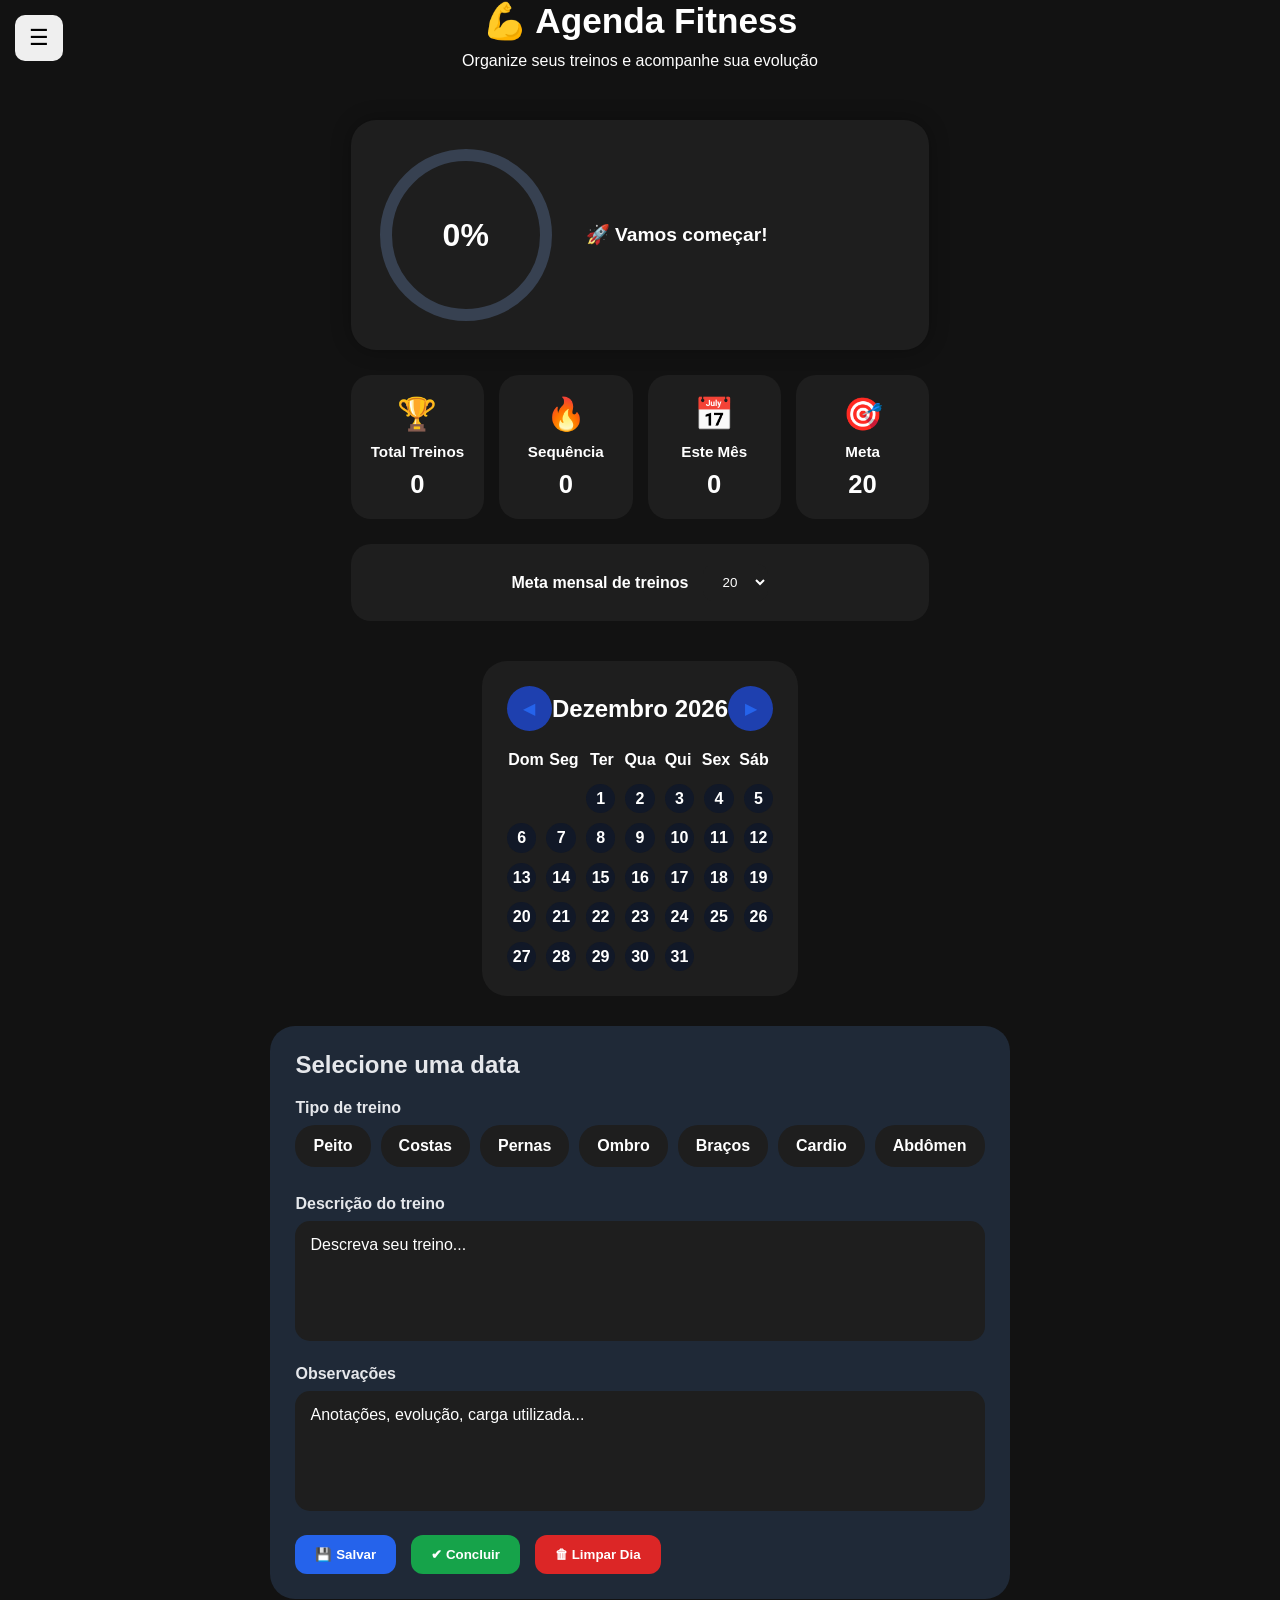
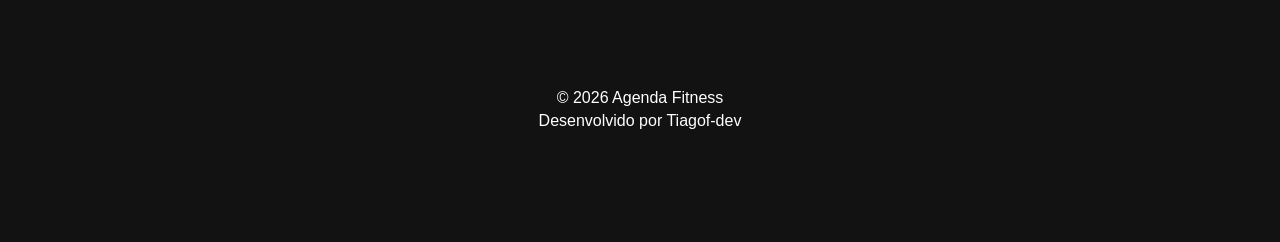
==== index.html @ 97bc5b13 "Versão 4.3 ínicial" ====
<!DOCTYPE html>
<html lang="pt-BR">

<head>

    <meta charset="UTF-8">

    <meta
        name="viewport"
        content="width=device-width, initial-scale=1.0">

    <title>Agenda Fitness</title>
    <link rel="stylesheet" href="style.css">

</head>

<body class="dark-theme">

    <!-- HEADER -->

    <header class="header">

        <h1>💪 Agenda Fitness</h1>

        <p>
            Organize seus treinos e acompanhe sua evolução
        </p>

        <button id="menuBtn">

        ☰

        </button>

    </header>    

<aside id="sidebar">

    <button id="goHome">

        🏠 Home

    </button>

    <button id="goHistory">

        📚 Histórico

    </button>

    <hr>

    <button id="lightTheme">

        ☀️ Tema Claro

    </button>

    <button id="darkTheme">

        🌙 Tema Escuro

    </button>

</aside>

    <!-- DASHBOARD -->

    <section id="homePage" class="page active">

            <section class="dashboard">

                <div class="dashboard-top">

                    <div class="progress-card">

                        <div class="circle-container">

                            <svg
                                class="progress-svg"
                                width="180"
                                height="180">

                                <circle
                                    class="circle-bg"
                                    cx="90"
                                    cy="90"
                                    r="80">
                                </circle>

                                <circle
                                    class="circle-progress"
                                    cx="90"
                                    cy="90"
                                    r="80">
                                </circle>

                            </svg>

                            <div id="progressPercent">

                                0%

                            </div>

                        </div>

                        <div
                            id="motivationalMessage"
                            class="motivational-message">

                            🚀 Vamos começar!

                        </div>

                    </div>

                </div>

                <div class="stats-grid">

                    <div class="stat-card">

                        <span class="stat-icon">
                            🏆
                        </span>

                        <h3>Total Treinos</h3>

                        <p id="totalTreinos">
                            0
                        </p>

                    </div>

                    <div class="stat-card">

                        <span class="stat-icon">
                            🔥
                        </span>

                        <h3>Sequência</h3>

                        <p id="sequenciaAtual">
                            0
                        </p>

                    </div>

                    <div class="stat-card">

                        <span class="stat-icon">
                            📅
                        </span>

                        <h3>Este Mês</h3>

                        <p id="treinosMes">
                            0
                        </p>

                    </div>

                    <div class="stat-card">

                        <span class="stat-icon">
                            🎯
                        </span>

                        <h3>Meta</h3>

                        <p id="metaAtual">
                            20
                        </p>

                    </div>

                </div>

                <!-- META -->

                <div class="meta-card">

                    <label for="metaMensal">

                        Meta mensal de treinos

                    </label>

                    <select id="metaMensal">

                        <option value="10">10</option>

                        <option value="15">15</option>

                        <option
                            value="20"
                            selected>

                            20

                        </option>

                        <option value="25">25</option>

                        <option value="30">30</option>

                    </select>

                </div>

            </section>

            <!-- CALENDÁRIO -->

            <section class="calendar-section">

                <div class="calendar-header">

                    <button
                        id="prevMonth"
                        class="month-btn">

                        ◀

                    </button>

                    <h2 id="monthYear">

                        Junho 2026

                    </h2>

                    <button
                        id="nextMonth"
                        class="month-btn">

                        ▶

                    </button>

                </div>

                <div class="weekdays">

                    <div>Dom</div>
                    <div>Seg</div>
                    <div>Ter</div>
                    <div>Qua</div>
                    <div>Qui</div>
                    <div>Sex</div>
                    <div>Sáb</div>

                </div>

                <div id="calendar">

                </div>

            </section>

            <!-- DIA SELECIONADO -->

            <section class="selected-day-card">

                <h2 id="selectedDate">

                    Selecione uma data

                </h2>

                <div class="form-group">

                    <label>

                        Tipo de treino

                    </label>

                    <div class="treinos-grid">

            <label class="chip">
                <input type="checkbox" value="Peito">
                <span>Peito</span>
            </label>

            <label class="chip">
                <input type="checkbox" value="Costas">
                <span>Costas</span>
            </label>

            <label class="chip">
                <input type="checkbox" value="Pernas">
                <span>Pernas</span>
            </label>

            <label class="chip">
                <input type="checkbox" value="Ombro">
                <span>Ombro</span>
            </label>

            <label class="chip">
                <input type="checkbox" value="Braços">
                <span>Braços</span>
            </label>

            <label class="chip">
                <input type="checkbox" value="Cardio">
                <span>Cardio</span>
            </label>

            <label class="chip">
                <input type="checkbox" value="Abdômen">
                <span>Abdômen</span>
            </label>

        </div>

                </div>

                <div class="form-group">

                    <label>

                        Descrição do treino

                    </label>

                    <textarea
                        id="descricaoTreino"
                        placeholder="Descreva seu treino..."></textarea>

                </div>

                <div class="form-group">

                    <label>

                        Observações

                    </label>

                    <textarea
                        id="observacoes"
                        placeholder="Anotações, evolução, carga utilizada..."></textarea>

                </div>

                <div class="action-buttons">

                    <button
                        id="btnSalvar"
                        class="btn btn-save">
                        💾 Salvar
                    </button>

                    <button
                        id="btnConcluir"
                        class="btn btn-complete">
                        ✔ Concluir
                    </button>

                    <button
                        id="btnLimpar"
                        class="btn btn-delete">
                        🗑 Limpar Dia
                    </button>

                </div>

            </section>

    </section>

    <section id="historyPage" class="page hidden">

        <div class="history-page-header">

            <h2>
                📚 Histórico de Treinos
            </h2>

            <input
                type="text"
                id="searchHistory"
                placeholder="🔍 Buscar treino..."
            >

        </div>

        <div
            id="historyGrid"
            class="history-grid"
        >

        </div>

    </section>


    <!-- FOOTER -->

    <footer>

        <p>

            ©
            <span id="anoAtual"></span>

            Agenda Fitness

        </p>

        <p>

            Desenvolvido por Tiagof-dev

        </p>

    </footer>

    <script src="script.js"></script>
</body>

</html>
---- style.css ----
/* RESET */

:root{

    --bg:#121212;
    --card:#1e1e1e;
    --text:#ffffff;
    --accent:#ff9800;

}

.light-theme{

    --bg:#f5f5f5;
    --card:#ffffff;
    --text:#222222;
    --accent:#ff9800;

}

.dark-theme{

    --bg:#121212;
    --card:#1e1e1e;
    --text:#ffffff;
    --accent:#ff9800;

}

*{
    margin:0;
    padding:0;
    box-sizing:border-box;
    font-family:Arial, Helvetica, sans-serif;
}

/**{
    border:1px solid red;
}*/

/* BODY */

body{

    background:
    var(--bg);

    color:
    var(--text);

    transition:background .3s, color .3s;

    min-height:100vh;
    /*padding:20px;*/
}

/* HEADER */

.header{
    text-align:center;
    margin-bottom:30px;
}

.header h1{
    font-size:2.2rem;
    margin-bottom:10px;
}

.header p{
    color:var(--text);
}

/* DASHBOARD */

.dashboard{
    max-width:1200px;
    margin:auto;
    margin-bottom:40px;
}

.dashboard-top{
    display:flex;
    justify-content:center;
    margin-bottom:25px;
}

.progress-card{
    background:var(--card);
    width:100%;
    max-width:600px;
    border-radius:25px;
    padding:25px;
    box-shadow:0 0 20px rgba(0,0,0,.3);

    display:flex;
    align-items:center;
    gap:30px;
}

/* CÍRCULO */

.circle-container{
    position:relative;
    width:180px;
    height:180px;
    flex-shrink:0;
}

.progress-svg{
    transform:rotate(-90deg);
}

.circle-bg{
    fill:none;
    stroke:#374151;
    stroke-width:12;
}

.circle-progress{
    fill:none;
    stroke:#22c55e;
    stroke-width:12;
    stroke-linecap:round;

    stroke-dasharray:502;
    stroke-dashoffset:502;

    transition:all .8s ease;
}

#progressPercent{
    position:absolute;
    inset:0;

    display:flex;
    justify-content:center;
    align-items:center;

    font-size:2rem;
    font-weight:bold;
}

/* MENSAGEM */

.motivational-message{
    font-size:1.2rem;
    line-height:1.5;
    font-weight:bold;
}

/* STATS */

.stats-grid{
    display:grid;
    grid-template-columns:repeat(4,1fr);
    gap:15px;
}

.stat-card{
    background:var(--card);
    border-radius:20px;
    padding:20px;
    text-align:center;
    transition:.3s;
}

.stat-card:hover{
    transform:translateY(-4px);
}

.stat-icon{
    font-size:2rem;
    display:block;
    margin-bottom:10px;
}

.stat-card h3{
    font-size:.95rem;
    color:var(--text);
    margin-bottom:10px;
}

.stat-card p{
    font-size:1.6rem;
    font-weight:bold;
}

/* META */

.meta-card{
    margin-top:25px;

    background:var(--card);

    border-radius:20px;

    padding:20px;

    display:flex;
    justify-content:center;
    align-items:center;
    gap:15px;

    flex-wrap:wrap;
}

.meta-card label{
    font-weight:bold;
}

.meta-card select{
    padding:10px 15px;
    border:none;
    border-radius:10px;
    background:var(--card);
    color:var(--text);
}

/* CALENDÁRIO */

.calendar-section{
    max-width:1200px;
    margin:auto;

    background:var(--card);

    border-radius:25px;

    padding:25px;

    margin-bottom:30px;
}

.calendar-header{
    display:flex;
    justify-content:space-between;
    align-items:center;

    margin-bottom:20px;
}

.calendar-header h2{
    text-align:center;
}

.month-btn{
    border:none;
    cursor:pointer;

    background:#1e40af;
    color:#2563eb;

    width:45px;
    height:45px;

    border-radius:50%;

    font-size:1rem;

    transition:.3s;
}

.month-btn:hover{
    background:#2563eb;
}

.weekdays{
    display:grid;
    grid-template-columns:repeat(7,1fr);

    text-align:center;

    margin-bottom:15px;

    color:var(--text);

    font-weight:bold;
}

#calendar{
    display:grid;
    grid-template-columns:repeat(7,1fr);
    gap:10px;
}

.day{
    aspect-ratio:1/1;

    background:#111827;

    color:white;

    border-radius:15px;

    display:flex;
    justify-content:center;
    align-items:center;

    cursor:pointer;

    transition:.3s;

    font-weight:bold;
}

.day:hover{
    transform:scale(1.05);
}

.day.empty{
    visibility:hidden;
}

.day.selected{
    background:#2563eb;
}

.day.planned{
    border:2px solid #2563eb;
}

.day.completed{
    background:#16a34a;
}

/* CARD DO DIA */

.selected-day-card{
    max-width:1200px;
    margin:auto;

    color:var(--text);

    background: #1f2937;

    border-radius:25px;

    padding:25px;

    margin-bottom:30px;
}

.selected-day-card h2{
    margin-bottom:20px;
    color:#e5e7eb;
}

.form-group{
    margin-bottom:20px;
    
}

.form-group label{
    display:block;
    margin-bottom:8px;
    font-weight:bold;
    color:#e5e7eb;
}

.form-group select,
.form-group textarea{
    width:100%;

    border:none;
    outline:none;

    border-radius:15px;

    background:var(--card);

    color:#ffffff;

    padding:15px;

    font-size:1rem;
}

.form-group textarea{
    min-height:120px;
    resize:none;
    overflow:hidden;
}

.form-group textarea::placeholder{
    color:var(--text);
}

/* BOTÕES */

.action-buttons{
    display:flex;
    gap:15px;
    flex-wrap:wrap;
}

.btn{
    border:none;
    cursor:pointer;

    border-radius:12px;

    padding:12px 20px;

    color:white;

    font-weight:bold;

    transition:.3s;
}

.btn-save{
    background:#2563eb;
}

.btn-save:hover{
    background:#1d4ed8;
}

.btn-complete{
    background:#16a34a;
}

.btn-complete:hover{
    background:#15803d;
}

/* HISTÓRICO */

.history-section{
    max-width:1200px;
    margin:auto;

    background:var(--card);

    border-radius:25px;

    padding:25px;
}

.history-section h2{
    margin-bottom:20px;
}

#historyList{
    display:flex;
    flex-direction:column;
    gap:12px;
}

.history-item{
    background:var(--card);

    border-radius:15px;

    padding:15px;

    border-left:4px solid #22c55e;
}

.history-item strong{
    display:block;
    margin-bottom:5px;
}

/* FOOTER */

footer{
    text-align:center;
    margin-top:40px;
    color:var(--text);
}

footer p{
    margin-top:5px;
}

/* RESPONSIVO */

@media(max-width:900px){

    .stats-grid{
        grid-template-columns: repeat(2, 1fr);
    }

    .progress-card{
        flex-direction:column;
        text-align:center;
    }

}

@media(max-width:768px){

    body{
        padding:15px;
    }

    #calendar{
        gap:6px;
    }

    .day{
        font-size:.9rem;
    }

}

@media(max-width:500px){

    .stats-grid{
        grid-template-columns: repeat(2, 1fr);
    }

    .weekdays{
        font-size:.8rem;
    }

    .day{
        font-size:.8rem;
    }

    .calendar-header h2{
        font-size:1rem;
    }

    .action-buttons{
        flex-direction:column;
    }

    .btn{
        width:100%;
    }

}

@media(max-width:768px){

    .history-grid{

        grid-template-columns: repeat(2, 1fr);

    }

}

@media(min-width:769px){

    .history-grid{

        grid-template-columns: repeat(2, 1fr);

    }

}

@media(min-width:992px){

    #menuBtn{

        display:block;

    }

    #sidebar{

        left:0;

        transform: none;

        display:flex;

    }

    #homePage,
    #historyPage{

        padding: 20px;
        display:flex;
        flex-direction:column;
        align-items: center;

    }

}

.treinos-grid{
    display:flex;
    flex-wrap:wrap;
    gap:10px;
}

.chip{
    cursor:pointer;
}

.chip input{
    display:none;
}

.chip span{
    display:block;

    padding:10px 16px;

    border-radius:20px;

    background:var(--card);
    border:2px solid transparent;

    transition:.3s;

    color:var(--text);
}

.chip input:checked + span{
    background:#2563eb;
    border-color:#2563eb;
}

.btn-delete{

    background:#dc2626;

}

.btn-delete:hover{

    background:#b91c1c;

}

.history-description,
.history-observation{

    overflow-wrap: anywhere;

    margin-top:8px;

    padding:8px;

    border-radius:8px;

    background:rgba(255,255,255,.05);

    white-space:pre-wrap;

}

.history-page-header{

    display:flex;

    flex-direction:column;

    gap:15px;

    margin-bottom:20px;

}

.history-page-header input{

    padding:12px;

    border:none;

    border-radius:10px;

    font-size:16px;

}

.history-grid{

    display:grid;
    
    overflow-wrap: anywhere;

    width: 100%;

    overflow-x: hidden;

    grid-template-columns: repeat(auto-fit, minmax(250px, 1fr));

    gap:20px;

}

.page{

    /*width:100%;*/

    transition:
    transform .35s ease,
    opacity .35s ease;

}

.active{

    opacity:1;

    transform:translateX(0);

}

.hidden{

    opacity:0;

    /*transform:translateX(40px);*/

    pointer-events:none;

    position:absolute;

}

#menuBtn{

    position:fixed;

    top:15px;

    left:15px;

    z-index:1001;

    border:none;

    border-radius:10px;

    padding:10px 14px;

    font-size:22px;

    cursor:pointer;

}

#sidebar{

    position:fixed;

    top:0;

    left:-280px;

    width:260px;

    height:100%;

    padding:20px;

    display:flex;

    flex-direction:column;

    gap:12px;

    transition:.35s;

    z-index:1000;

}

#sidebar.open{

    left:0;

}

#sidebar button{

    padding:12px;

    border:none;

    border-radius:10px;

    cursor:pointer;

}
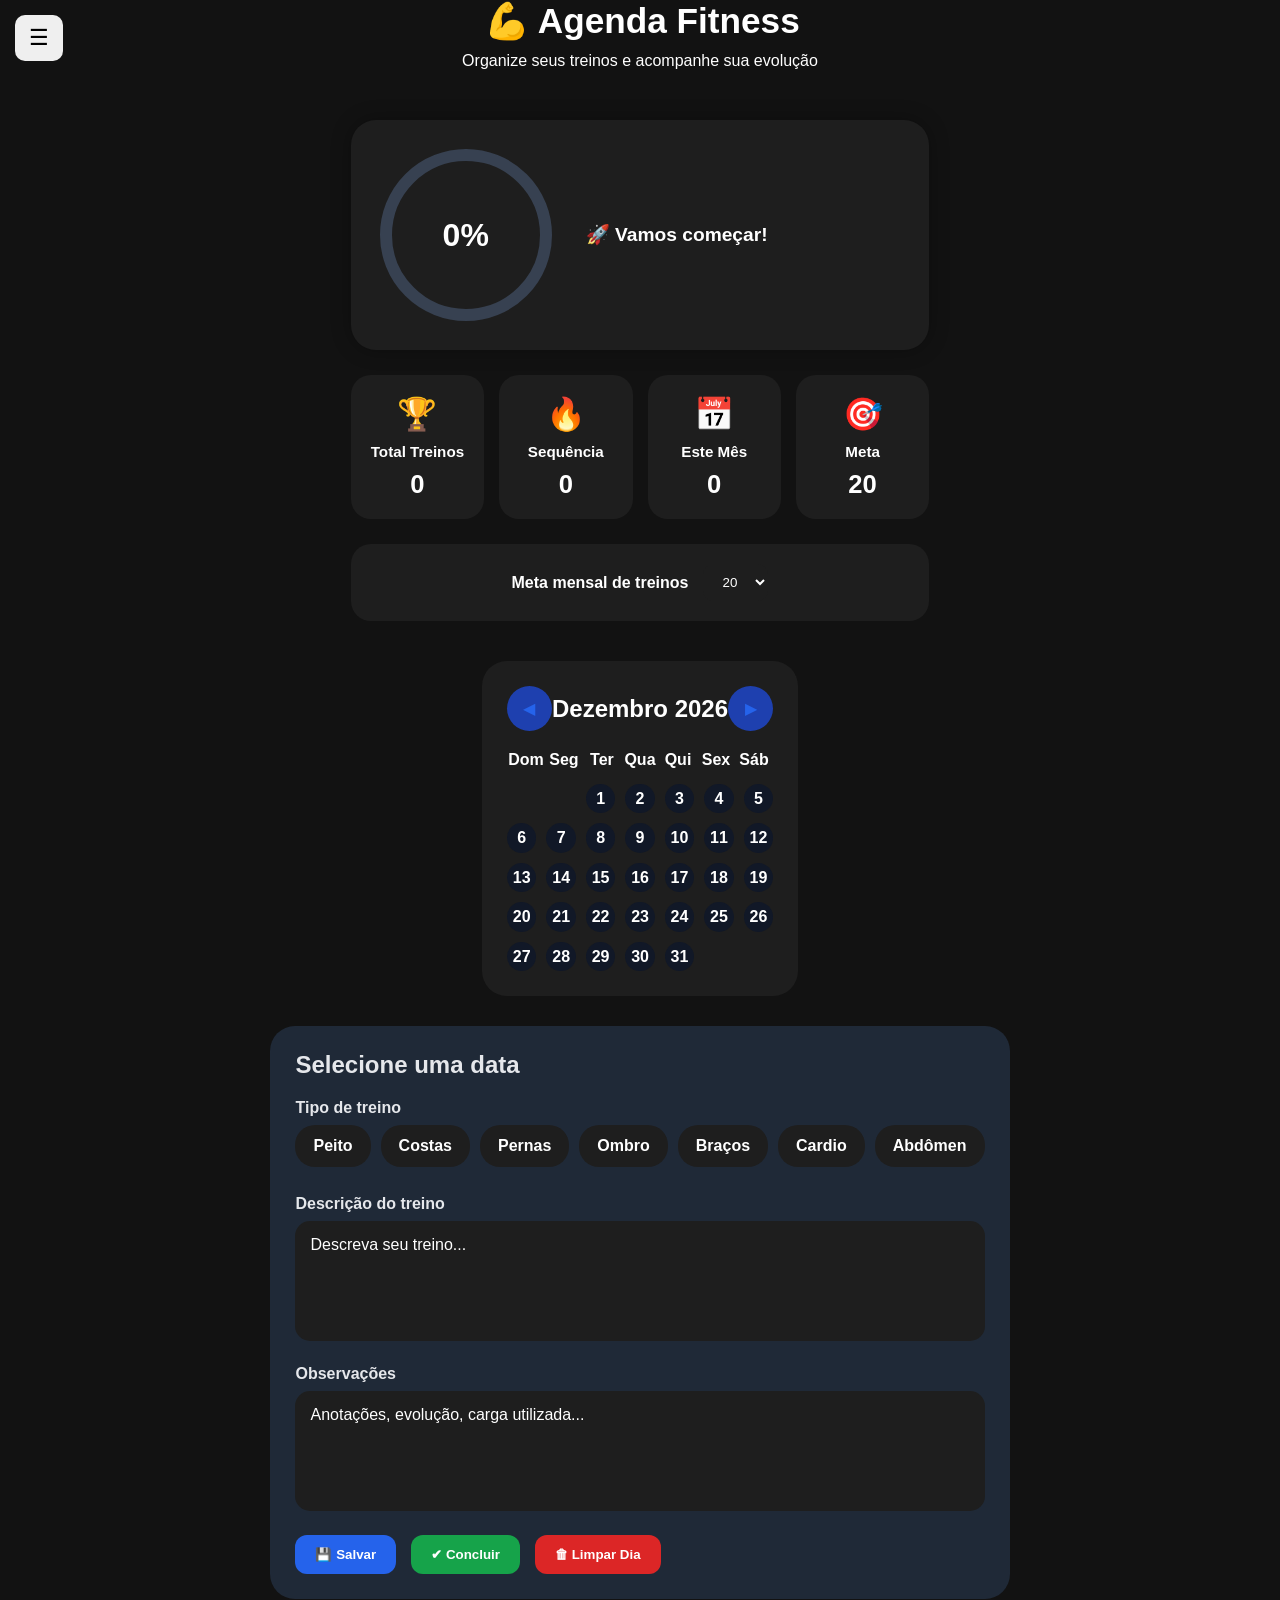
==== commit 3699f814: "V4.4 ajustes de responsividade." ====
--- a/index.html
+++ b/index.html
@@ -11,6 +11,10 @@
 
     <title>Agenda Fitness</title>
     <link rel="stylesheet" href="style.css">
+
+    <meta name="theme-color" content="#4CAF50">
+
+    <link rel="manifest" href="manifest.json">
 
 </head>
 
@@ -349,18 +353,21 @@
                 <div class="action-buttons">
 
                     <button
+                        type="button"
                         id="btnSalvar"
                         class="btn btn-save">
                         💾 Salvar
                     </button>
 
                     <button
+                        type="button"
                         id="btnConcluir"
                         class="btn btn-complete">
                         ✔ Concluir
                     </button>
 
                     <button
+                        type="button"
                         id="btnLimpar"
                         class="btn btn-delete">
                         🗑 Limpar Dia
@@ -397,6 +404,28 @@
 
     </section>
 
+    <div id="modalConfirmar" class="modal hidden">
+
+    <div class="modal-content">
+
+        <p>
+            Deseja apagar este treino?
+        </p>
+
+        <div class="modal-buttons">
+
+            <button type="button" id="btnCancelarModal">
+                Cancelar
+            </button>
+
+            <button type="button" id="btnConfirmarModal">
+                Confirmar
+            </button>
+
+        </div>
+
+    </div>
+
 
     <!-- FOOTER -->
 
@@ -419,7 +448,8 @@
 
     </footer>
 
+</div>
     <script src="script.js"></script>
 </body>
 
-</html>+</html>
--- a/style.css
+++ b/style.css
@@ -64,6 +64,7 @@
 .header h1{
     font-size:2.2rem;
     margin-bottom:10px;
+    margin-left: 5px;
 }
 
 .header p{
@@ -219,7 +220,7 @@
 /* CALENDÁRIO */
 
 .calendar-section{
-    max-width:1200px;
+    max-width:1024px;
     margin:auto;
 
     background:var(--card);
@@ -583,6 +584,40 @@
 
 }
 
+@media(width: 425px) {
+    .header h1 {
+        font-size: 27px;
+}
+
+    .header p {
+        font-size: 15px;
+        padding-top: 14px;
+    }
+
+}
+
+@media(width: 375px) {
+    .header h1 {
+        font-size: 25px;
+}
+
+    .header p {
+        font-size: 12px;
+        padding-top: 14px;
+    }
+}
+
+@media(width: 320px) {
+    .header h1 {
+        font-size: 20px;
+    }
+
+    .header p {
+        font-size: 12px;
+        padding-top: 18px;
+    }
+}
+
 .treinos-grid{
     display:flex;
     flex-wrap:wrap;
@@ -762,6 +797,12 @@
 
     z-index:1000;
 
+    background: rgba(30, 30, 30, .9);
+
+    backdrop-filter: blur(8px);
+
+    border-right: 1px solid rgba(255, 255, 255, 0.1);
+
 }
 
 #sidebar.open{
@@ -780,4 +821,71 @@
 
     cursor:pointer;
 
+}
+
+.modal{
+
+    position:fixed;
+
+    inset:0;
+
+    background:
+    rgba(0,0,0,.5);
+
+    display:flex;
+
+    justify-content:center;
+
+    align-items:center;
+
+    z-index:9999;
+
+}
+
+.modal.hidden{
+
+    display:none;
+
+}
+
+.modal-content{
+
+    background:#222;
+
+    padding:20px;
+
+    border-radius:10px;
+
+    text-align:center;
+
+}
+
+.modal-content p {
+    padding: 5px;
+    color: #ffffff;
+}
+.modal-buttons{
+
+    display:flex;
+
+    gap:10px;
+
+    justify-content:center;
+
+    margin-top:15px;
+
+}
+
+#btnCancelarModal {
+    background: #ff0000;
+    border: 2px solid #ccc;
+    border-radius: 5px;
+    padding: 5px;
+}
+
+#btnConfirmarModal {
+    background: #16a34a;
+    border: 2px solid #ccc;
+    border-radius: 5px;
+    padding: 5px;
 }
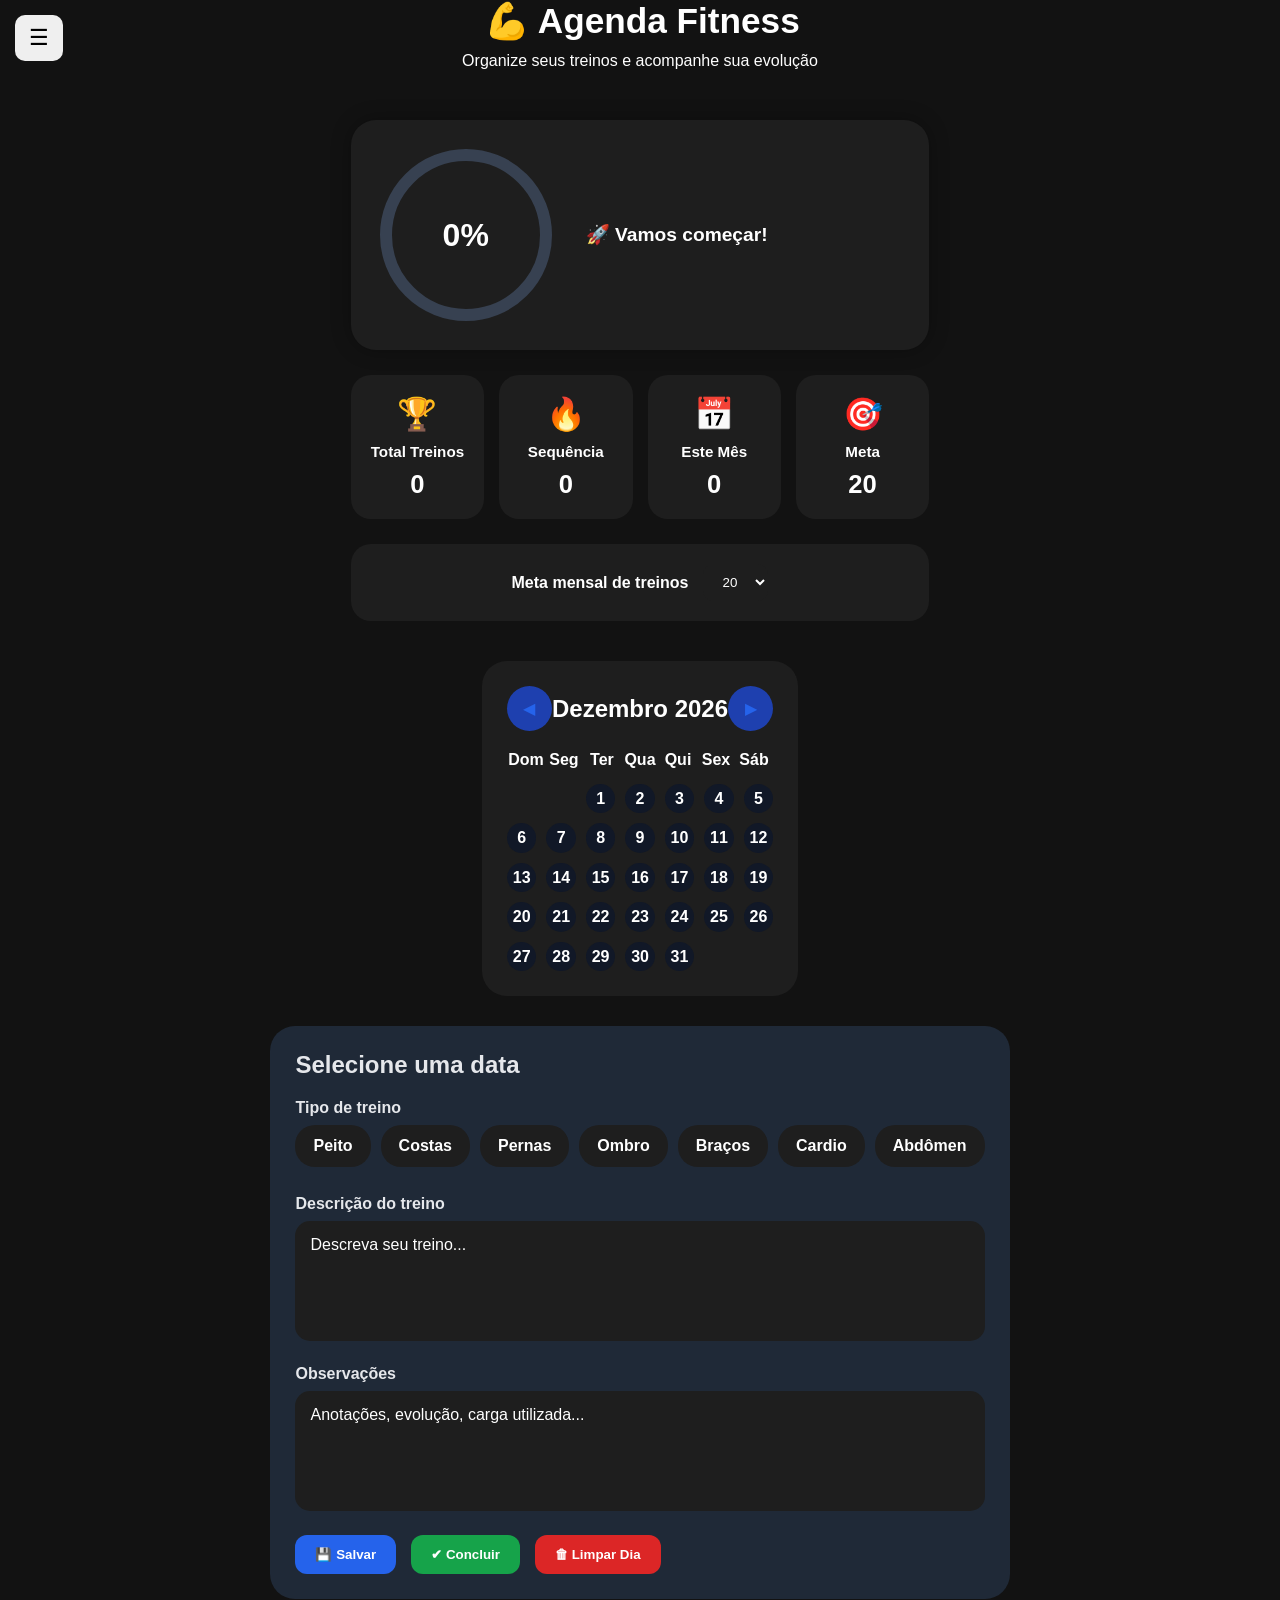
==== commit 3653fe43: "refactor: separa histórico em página própria" ====
--- a/index.html
+++ b/index.html
@@ -20,8 +20,6 @@
 
 <body class="dark-theme">
 
-    <!-- HEADER -->
-
     <header class="header">
 
         <h1>💪 Agenda Fitness</h1>
@@ -30,43 +28,48 @@
             Organize seus treinos e acompanhe sua evolução
         </p>
 
-        <button id="menuBtn">
-
-        ☰
-
+        <button id="menuBtn" aria-label="Abrir menu">
+            ☰
         </button>
 
-    </header>    
-
-<aside id="sidebar">
-
-    <button id="goHome">
-
-        🏠 Home
-
-    </button>
-
-    <button id="goHistory">
-
-        📚 Histórico
-
-    </button>
-
-    <hr>
-
-    <button id="lightTheme">
-
-        ☀️ Tema Claro
-
-    </button>
-
-    <button id="darkTheme">
-
-        🌙 Tema Escuro
-
-    </button>
-
-</aside>
+    </header>
+
+    <aside id="sidebar">
+
+        <nav class="sidebar-nav" aria-label="Navegação principal">
+
+            <a
+                class="sidebar-link active"
+                href="index.html"
+                aria-current="page">
+
+                🏠 Início
+
+            </a>
+
+            <a
+                class="sidebar-link"
+                href="historico.html">
+
+                📚 Histórico
+
+            </a>
+
+        </nav>
+
+        <hr>
+
+        <button id="lightTheme">
+            ☀️ Tema Claro
+        </button>
+
+        <button id="darkTheme">
+            🌙 Tema Escuro
+        </button>
+
+    </aside>
+
+    <main>
 
     <!-- DASHBOARD -->
 
@@ -377,33 +380,6 @@
 
             </section>
 
-    </section>
-
-    <section id="historyPage" class="page hidden">
-
-        <div class="history-page-header">
-
-            <h2>
-                📚 Histórico de Treinos
-            </h2>
-
-            <input
-                type="text"
-                id="searchHistory"
-                placeholder="🔍 Buscar treino..."
-            >
-
-        </div>
-
-        <div
-            id="historyGrid"
-            class="history-grid"
-        >
-
-        </div>
-
-    </section>
-
     <div id="modalConfirmar" class="modal hidden">
 
     <div class="modal-content">
@@ -448,7 +424,8 @@
 
     </footer>
 
-</div>
+    </main>
+
     <script src="script.js"></script>
 </body>
 
--- a/style.css
+++ b/style.css
@@ -805,6 +805,45 @@
 
 }
 
+.sidebar-nav{
+
+    display:flex;
+
+    flex-direction:column;
+
+    gap:12px;
+
+}
+
+.sidebar-link{
+
+    display:block;
+
+    padding:12px;
+
+    border-radius:10px;
+
+    cursor:pointer;
+
+    text-decoration:none;
+
+    color:var(--text);
+
+    background:rgba(255,255,255,.08);
+
+    transition:.3s;
+
+}
+
+.sidebar-link:hover,
+.sidebar-link.active{
+
+    background:#2563eb;
+
+    color:#ffffff;
+
+}
+
 #sidebar.open{
 
     left:0;
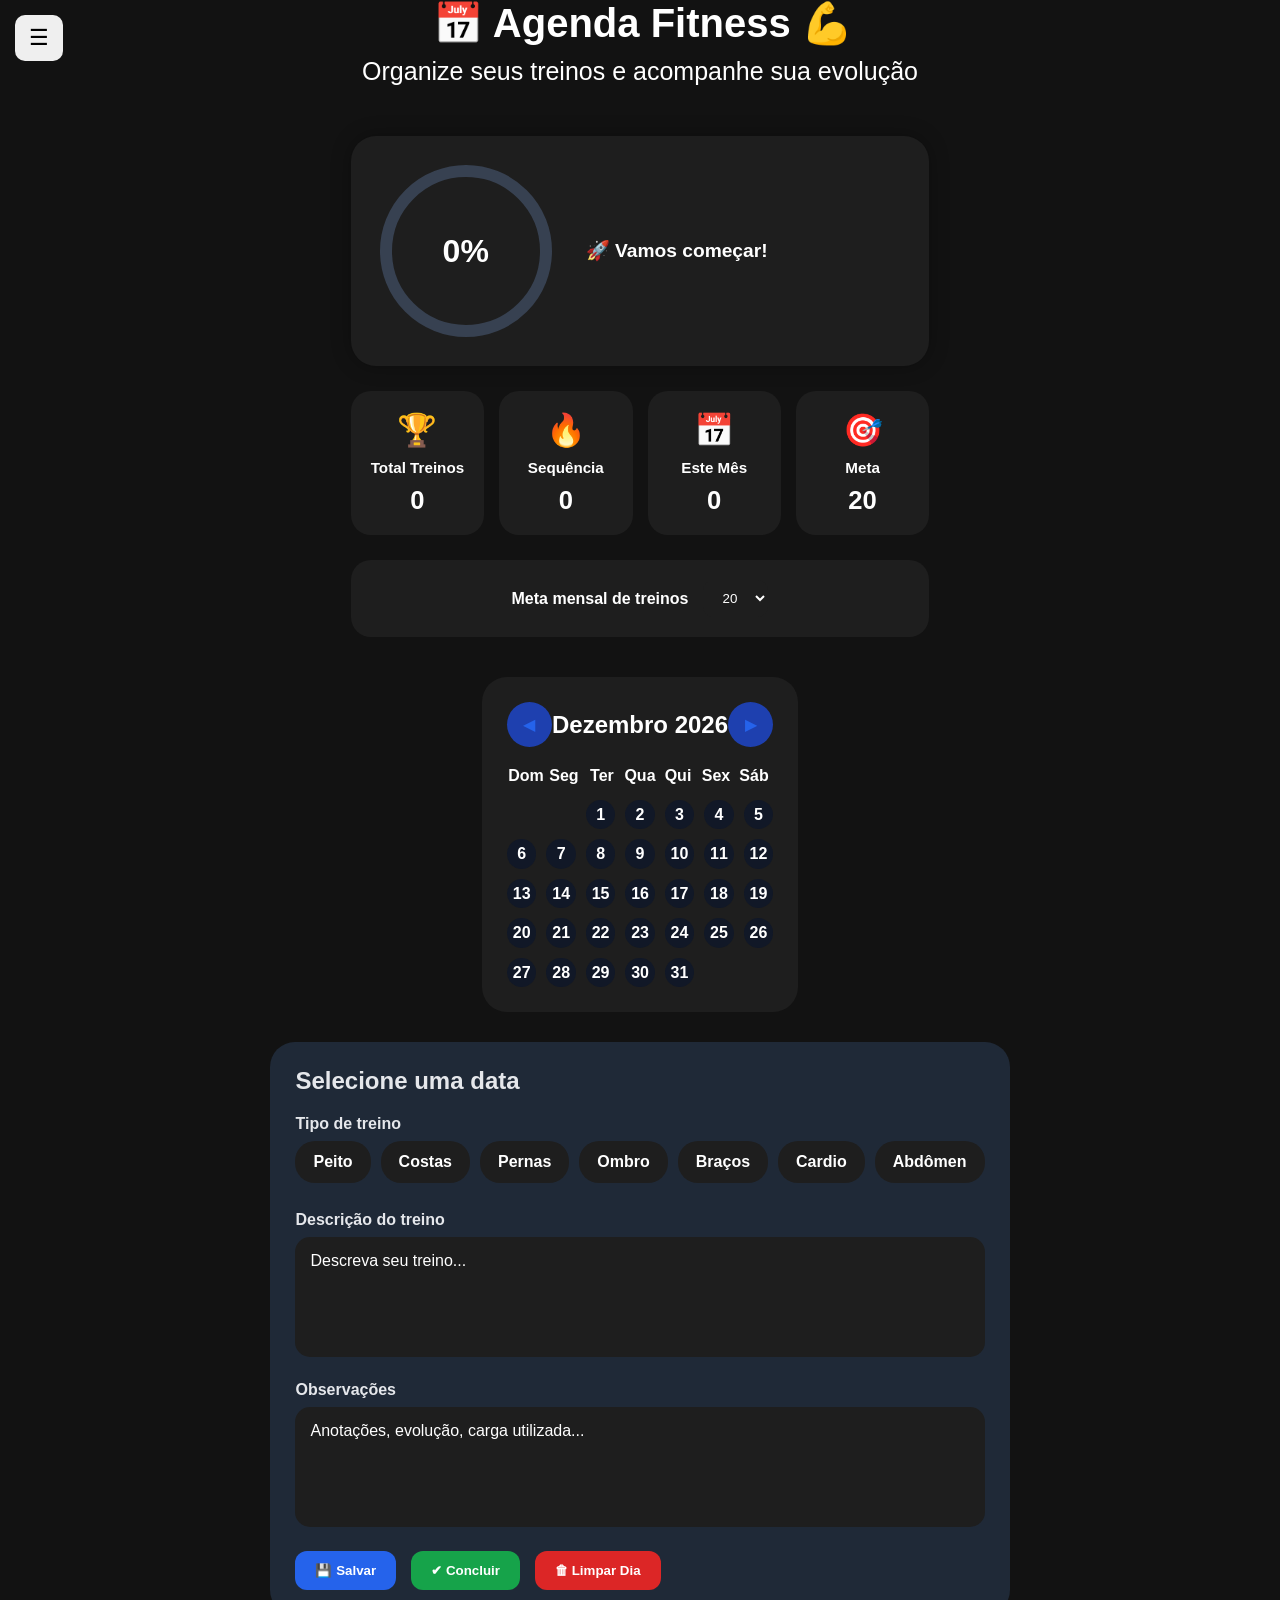
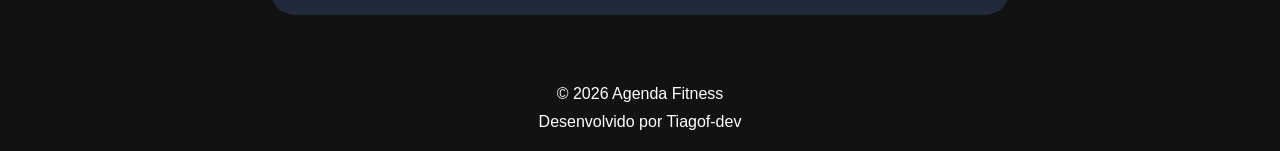
==== commit ff5a3f80: "refactor: de responsividade no header" ====
--- a/index.html
+++ b/index.html
@@ -22,7 +22,7 @@
 
     <header class="header">
 
-        <h1>💪 Agenda Fitness</h1>
+        <h1>📅 Agenda Fitness 💪</h1>
 
         <p>
             Organize seus treinos e acompanhe sua evolução
@@ -286,42 +286,42 @@
 
                     <div class="treinos-grid">
 
-            <label class="chip">
-                <input type="checkbox" value="Peito">
-                <span>Peito</span>
-            </label>
-
-            <label class="chip">
-                <input type="checkbox" value="Costas">
-                <span>Costas</span>
-            </label>
-
-            <label class="chip">
-                <input type="checkbox" value="Pernas">
-                <span>Pernas</span>
-            </label>
-
-            <label class="chip">
-                <input type="checkbox" value="Ombro">
-                <span>Ombro</span>
-            </label>
-
-            <label class="chip">
-                <input type="checkbox" value="Braços">
-                <span>Braços</span>
-            </label>
-
-            <label class="chip">
-                <input type="checkbox" value="Cardio">
-                <span>Cardio</span>
-            </label>
-
-            <label class="chip">
-                <input type="checkbox" value="Abdômen">
-                <span>Abdômen</span>
-            </label>
-
-        </div>
+                        <label class="chip">
+                            <input type="checkbox" value="Peito">
+                            <span>Peito</span>
+                        </label>
+
+                        <label class="chip">
+                            <input type="checkbox" value="Costas">
+                            <span>Costas</span>
+                        </label>
+
+                        <label class="chip">
+                            <input type="checkbox" value="Pernas">
+                            <span>Pernas</span>
+                        </label>
+
+                        <label class="chip">
+                            <input type="checkbox" value="Ombro">
+                            <span>Ombro</span>
+                        </label>
+
+                        <label class="chip">
+                            <input type="checkbox" value="Braços">
+                            <span>Braços</span>
+                        </label>
+
+                        <label class="chip">
+                            <input type="checkbox" value="Cardio">
+                            <span>Cardio</span>
+                        </label>
+
+                        <label class="chip">
+                            <input type="checkbox" value="Abdômen">
+                            <span>Abdômen</span>
+                        </label>
+
+                    </div>
 
                 </div>
 
@@ -380,51 +380,54 @@
 
             </section>
 
-    <div id="modalConfirmar" class="modal hidden">
-
-    <div class="modal-content">
-
-        <p>
-            Deseja apagar este treino?
-        </p>
-
-        <div class="modal-buttons">
-
-            <button type="button" id="btnCancelarModal">
-                Cancelar
-            </button>
-
-            <button type="button" id="btnConfirmarModal">
-                Confirmar
-            </button>
-
-        </div>
-
-    </div>
-
-
-    <!-- FOOTER -->
-
-    <footer>
-
-        <p>
-
-            ©
-            <span id="anoAtual"></span>
-
-            Agenda Fitness
-
-        </p>
-
-        <p>
-
-            Desenvolvido por Tiagof-dev
-
-        </p>
-
-    </footer>
+                <div id="modalConfirmar" class="modal hidden">
+
+                        <div class="modal-content">
+
+                            <p>
+                                Deseja apagar este treino?
+                            </p>
+
+                            <div class="modal-buttons">
+
+                                <button type="button" id="btnCancelarModal">
+                                    Cancelar
+                                </button>
+
+                                <button type="button" id="btnConfirmarModal">
+                                    Confirmar
+                                </button>
+
+                            </div>
+                        </div>
+
+                </div>
+
+
+    </section>
 
     </main>
+
+     <!-- FOOTER -->
+
+            <footer>
+
+                <p>
+
+                    ©
+                    <span id="anoAtual"></span>
+
+                    Agenda Fitness
+
+                </p>
+
+                <p>
+
+                    Desenvolvido por Tiagof-dev
+
+                </p>
+
+            </footer>
 
     <script src="script.js"></script>
 </body>
--- a/style.css
+++ b/style.css
@@ -467,12 +467,15 @@
 
 footer{
     text-align:center;
-    margin-top:40px;
+    margin-top:20px;
+    margin-bottom: 20px;
     color:var(--text);
+    
 }
 
 footer p{
     margin-top:5px;
+    margin-bottom: 10px;
 }
 
 /* RESPONSIVO */
@@ -584,40 +587,44 @@
 
 }
 
-@media(width: 425px) {
-    .header h1 {
-        font-size: 27px;
-}
-
-    .header p {
-        font-size: 15px;
-        padding-top: 14px;
-    }
-
-}
-
-@media(width: 375px) {
+
+@media(max-width: 600px) {
     .header h1 {
         font-size: 25px;
+        padding-left: 8px;
 }
 
     .header p {
-        font-size: 12px;
+        font-size: 14px;
         padding-top: 14px;
     }
 }
 
-@media(width: 320px) {
+@media(min-width: 601px) and (max-width: 999px) {
+
     .header h1 {
+        font-size: 30px;
+}
+
+    .header p {
         font-size: 20px;
-    }
+       
+    }
+
+
+}
+
+@media(min-width: 1000px) {
+
+    .header h1 {
+        font-size: 40px;
+}
 
     .header p {
-        font-size: 12px;
-        padding-top: 18px;
-    }
-}
-
+        font-size: 25px;
+        
+    }
+}
 .treinos-grid{
     display:flex;
     flex-wrap:wrap;
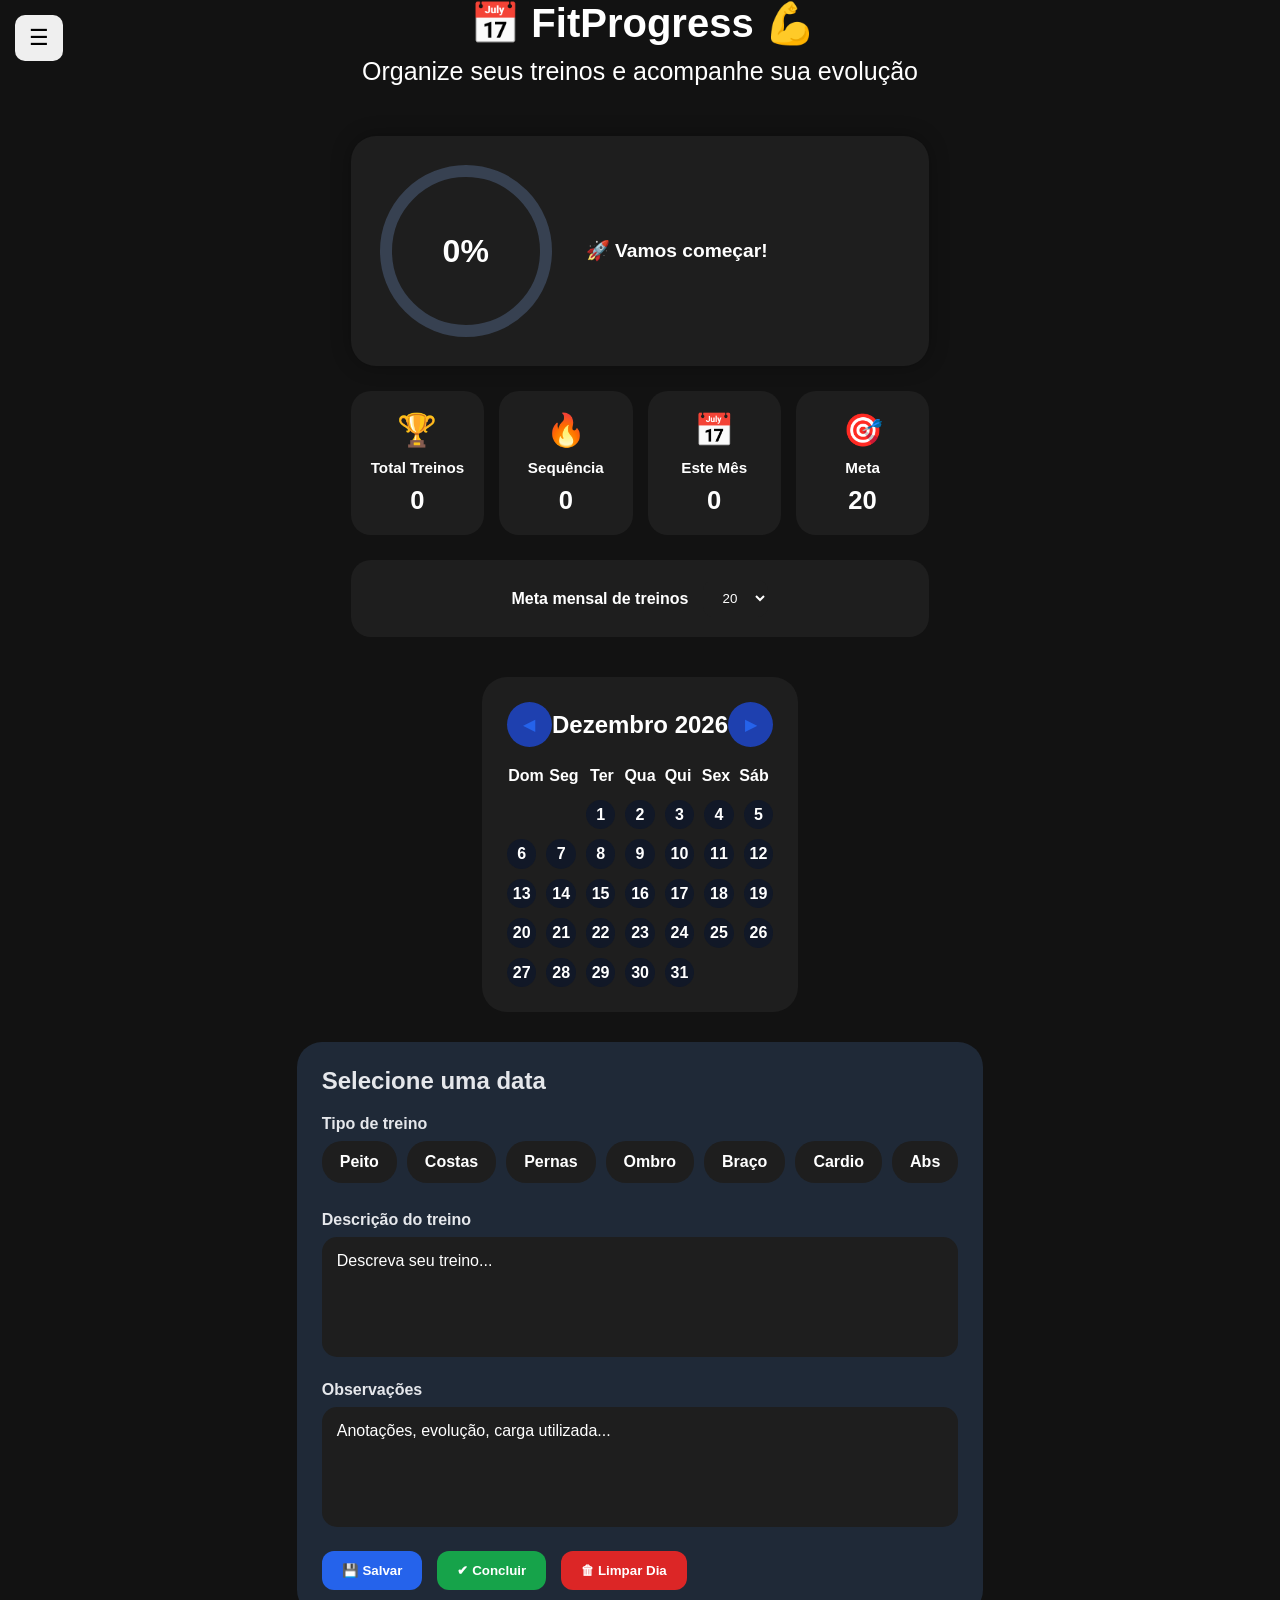
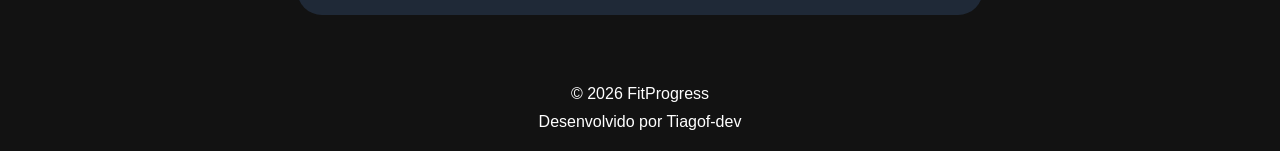
==== commit b6051a1b: "Refactor: renomear aplicativo para FitProgress" ====
--- a/index.html
+++ b/index.html
@@ -9,7 +9,7 @@
         name="viewport"
         content="width=device-width, initial-scale=1.0">
 
-    <title>Agenda Fitness</title>
+    <title>FitProgress</title>
     <link rel="stylesheet" href="style.css">
 
     <meta name="theme-color" content="#4CAF50">
@@ -22,7 +22,7 @@
 
     <header class="header">
 
-        <h1>📅 Agenda Fitness 💪</h1>
+        <h1>📅 FitProgress 💪</h1>
 
         <p>
             Organize seus treinos e acompanhe sua evolução
@@ -308,7 +308,7 @@
 
                         <label class="chip">
                             <input type="checkbox" value="Braços">
-                            <span>Braços</span>
+                            <span>Braço</span>
                         </label>
 
                         <label class="chip">
@@ -318,7 +318,7 @@
 
                         <label class="chip">
                             <input type="checkbox" value="Abdômen">
-                            <span>Abdômen</span>
+                            <span>Abs</span>
                         </label>
 
                     </div>
@@ -417,7 +417,7 @@
                     ©
                     <span id="anoAtual"></span>
 
-                    Agenda Fitness
+                    FitProgress
 
                 </p>
 
